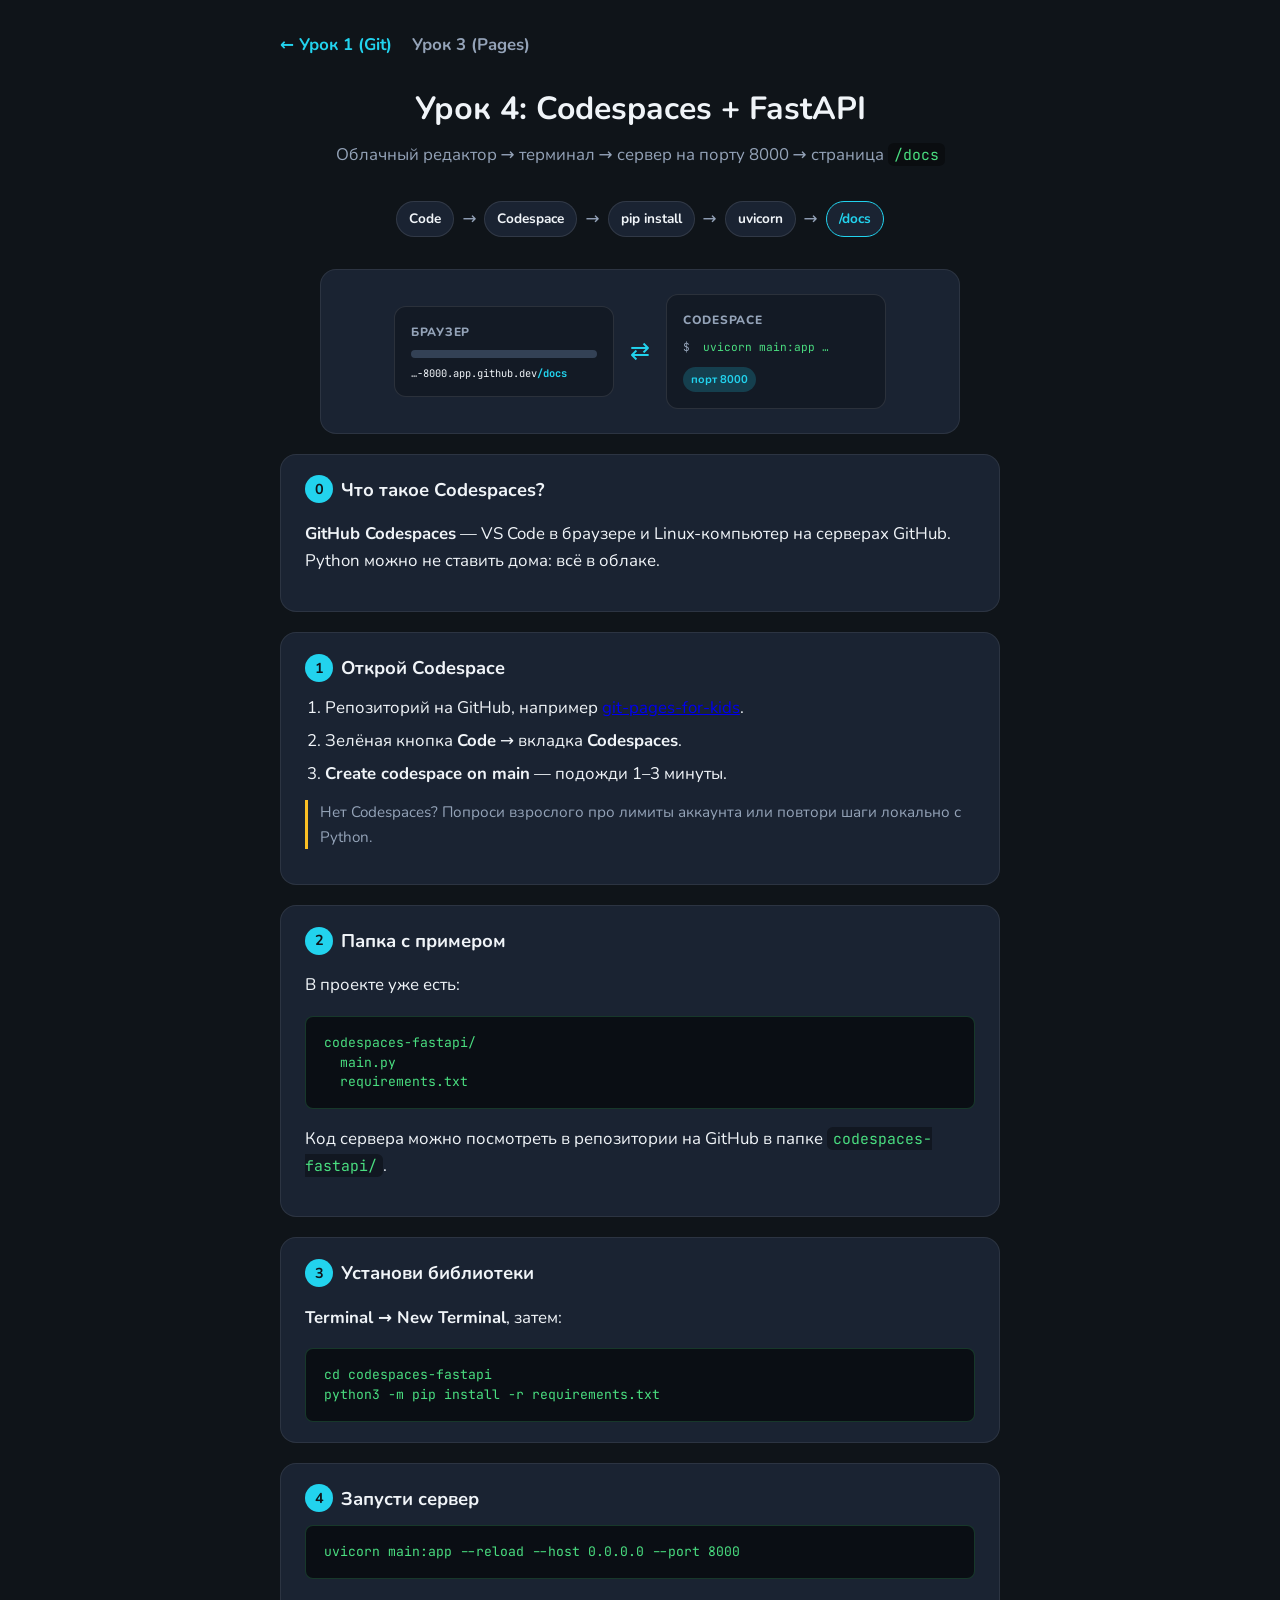
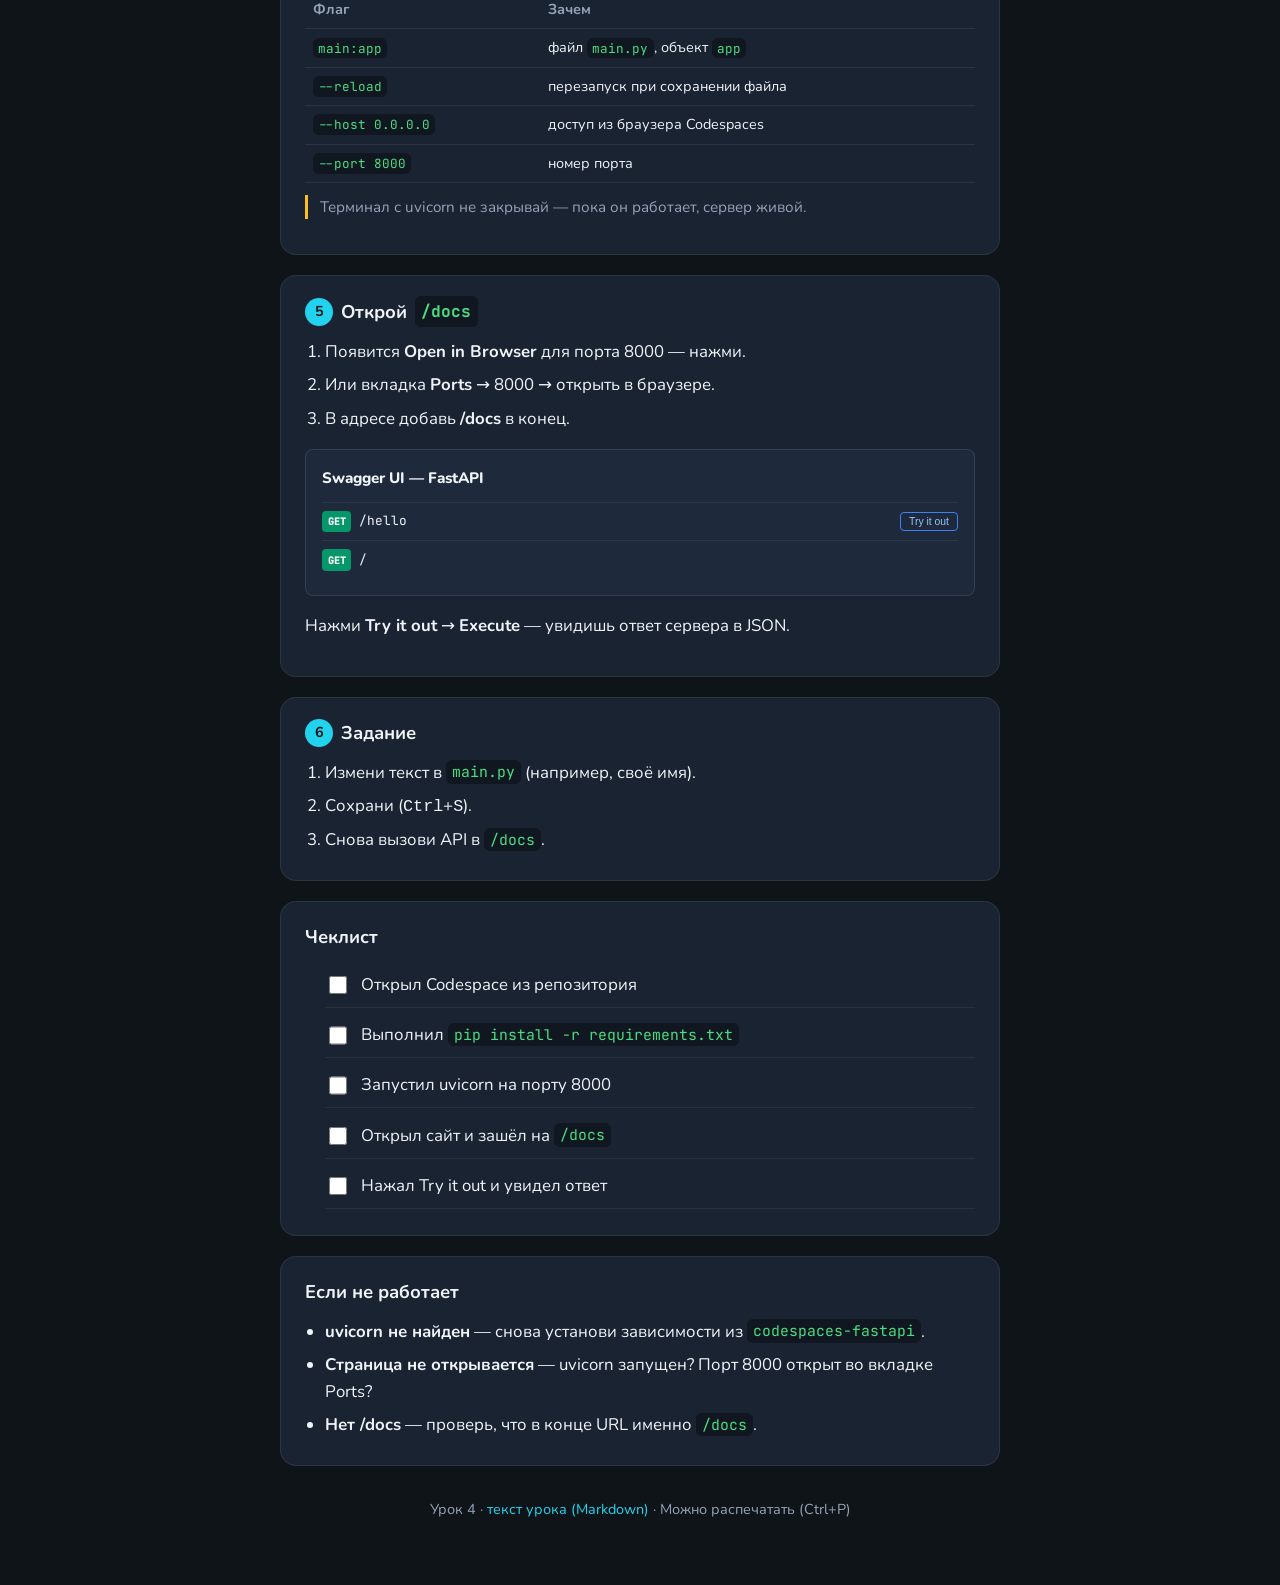
==== codespaces-handbook.html @ 7291157b "добавил урок по Codespace" ====
<!DOCTYPE html>
<html lang="ru">
<head>
  <meta charset="UTF-8">
  <meta name="viewport" content="width=device-width, initial-scale=1.0">
  <title>Урок 4 — GitHub Codespaces и FastAPI</title>
  <meta name="description" content="Пошаговый справочник для детей: запустить FastAPI в GitHub Codespaces и открыть /docs">
  <link rel="preconnect" href="https://fonts.googleapis.com">
  <link rel="preconnect" href="https://fonts.gstatic.com" crossorigin>
  <link href="https://fonts.googleapis.com/css2?family=Nunito:wght@600;700;800&family=JetBrains+Mono:wght@500&display=swap" rel="stylesheet">
  <link rel="stylesheet" href="css/handbook.css">
</head>
<body>
  <div class="wrap">
    <nav class="handbook-nav" aria-label="Навигация по урокам">
      <a class="back-link" href="index.html">← Урок 1 (Git)</a>
      <a class="back-link secondary" href="github-pages-handbook.html">Урок 3 (Pages)</a>
    </nav>

    <header class="handbook-header">
      <h1>Урок 4: Codespaces + FastAPI</h1>
      <p>Облачный редактор → терминал → сервер на порту 8000 → страница <code>/docs</code></p>
    </header>

    <div class="flow" aria-label="Схема шагов">
      <span class="flow-step">Code</span>
      <span class="flow-arrow">→</span>
      <span class="flow-step">Codespace</span>
      <span class="flow-arrow">→</span>
      <span class="flow-step">pip install</span>
      <span class="flow-arrow">→</span>
      <span class="flow-step">uvicorn</span>
      <span class="flow-arrow">→</span>
      <span class="flow-step accent-pill">/docs</span>
    </div>

    <figure class="diagram-scene card diagram-card" aria-label="Схема: браузер, Codespace и docs">
      <div class="scene-row">
        <div class="scene-box browser">
          <span class="scene-label">Браузер</span>
          <div class="browser-bar"></div>
          <div class="browser-url">…-8000.app.github.dev<strong>/docs</strong></div>
        </div>
        <div class="scene-arrow anim-pulse" aria-hidden="true">⇄</div>
        <div class="scene-box codespace">
          <span class="scene-label">Codespace</span>
          <div class="mini-terminal">
            <span class="t-prompt">$</span> uvicorn main:app …
          </div>
          <span class="port-badge">порт 8000</span>
        </div>
      </div>
    </figure>

    <section class="card">
      <h2><span class="step-num">0</span> Что такое Codespaces?</h2>
      <p><strong>GitHub Codespaces</strong> — VS Code в браузере и Linux-компьютер на серверах GitHub. Python можно не ставить дома: всё в облаке.</p>
    </section>

    <section class="card">
      <h2><span class="step-num">1</span> Открой Codespace</h2>
      <ol>
        <li>Репозиторий на GitHub, например <a href="https://github.com/nesrv/git-pages-for-kids" rel="noopener">git-pages-for-kids</a>.</li>
        <li>Зелёная кнопка <strong>Code</strong> → вкладка <strong>Codespaces</strong>.</li>
        <li><strong>Create codespace on main</strong> — подожди 1–3 минуты.</li>
      </ol>
      <p class="tip">Нет Codespaces? Попроси взрослого про лимиты аккаунта или повтори шаги локально с Python.</p>
    </section>

    <section class="card">
      <h2><span class="step-num">2</span> Папка с примером</h2>
      <p>В проекте уже есть:</p>
      <pre class="terminal" aria-label="Структура папки">codespaces-fastapi/
  main.py
  requirements.txt</pre>
      <p>Код сервера можно посмотреть в репозитории на GitHub в папке <code>codespaces-fastapi/</code>.</p>
    </section>

    <section class="card">
      <h2><span class="step-num">3</span> Установи библиотеки</h2>
      <p><strong>Terminal → New Terminal</strong>, затем:</p>
      <pre class="terminal copy-block">cd codespaces-fastapi
python3 -m pip install -r requirements.txt</pre>
    </section>

    <section class="card">
      <h2><span class="step-num">4</span> Запусти сервер</h2>
      <pre class="terminal copy-block">uvicorn main:app --reload --host 0.0.0.0 --port 8000</pre>
      <table class="flag-table">
        <thead>
          <tr><th>Флаг</th><th>Зачем</th></tr>
        </thead>
        <tbody>
          <tr><td><code>main:app</code></td><td>файл <code>main.py</code>, объект <code>app</code></td></tr>
          <tr><td><code>--reload</code></td><td>перезапуск при сохранении файла</td></tr>
          <tr><td><code>--host 0.0.0.0</code></td><td>доступ из браузера Codespaces</td></tr>
          <tr><td><code>--port 8000</code></td><td>номер порта</td></tr>
        </tbody>
      </table>
      <p class="tip">Терминал с uvicorn не закрывай — пока он работает, сервер живой.</p>
    </section>

    <section class="card">
      <h2><span class="step-num">5</span> Открой <code>/docs</code></h2>
      <ol>
        <li>Появится <strong>Open in Browser</strong> для порта 8000 — нажми.</li>
        <li>Или вкладка <strong>Ports</strong> → 8000 → открыть в браузере.</li>
        <li>В адресе добавь <strong>/docs</strong> в конец.</li>
      </ol>
      <div class="docs-mock" aria-hidden="true">
        <div class="docs-title">Swagger UI — FastAPI</div>
        <div class="docs-endpoint">
          <span class="method get">GET</span> /hello
          <button type="button" class="try-btn" disabled>Try it out</button>
        </div>
        <div class="docs-endpoint">
          <span class="method get">GET</span> /
        </div>
      </div>
      <p>Нажми <strong>Try it out</strong> → <strong>Execute</strong> — увидишь ответ сервера в JSON.</p>
    </section>

    <section class="card">
      <h2><span class="step-num">6</span> Задание</h2>
      <ol>
        <li>Измени текст в <code>main.py</code> (например, своё имя).</li>
        <li>Сохрани (<kbd>Ctrl</kbd>+<kbd>S</kbd>).</li>
        <li>Снова вызови API в <code>/docs</code>.</li>
      </ol>
    </section>

    <section class="card">
      <h2>Чеклист</h2>
      <ul class="checklist">
        <li>
          <input type="checkbox" id="cs1">
          <label for="cs1">Открыл Codespace из репозитория</label>
        </li>
        <li>
          <input type="checkbox" id="cs2">
          <label for="cs2">Выполнил <code>pip install -r requirements.txt</code></label>
        </li>
        <li>
          <input type="checkbox" id="cs3">
          <label for="cs3">Запустил uvicorn на порту 8000</label>
        </li>
        <li>
          <input type="checkbox" id="cs4">
          <label for="cs4">Открыл сайт и зашёл на <code>/docs</code></label>
        </li>
        <li>
          <input type="checkbox" id="cs5">
          <label for="cs5">Нажал Try it out и увидел ответ</label>
        </li>
      </ul>
    </section>

    <section class="card">
      <h2>Если не работает</h2>
      <ul>
        <li><strong>uvicorn не найден</strong> — снова установи зависимости из <code>codespaces-fastapi</code>.</li>
        <li><strong>Страница не открывается</strong> — uvicorn запущен? Порт 8000 открыт во вкладке Ports?</li>
        <li><strong>Нет /docs</strong> — проверь, что в конце URL именно <code>/docs</code>.</li>
      </ul>
    </section>

    <footer class="handbook-footer">
      Урок 4 · <a href="https://github.com/nesrv/git-pages-for-kids/blob/main/lesson-4-github-codespaces.md">текст урока (Markdown)</a> · Можно распечатать (Ctrl+P)
    </footer>
  </div>
</body>
</html>
---- css/handbook.css ----
:root {
  --bg: #0f1419;
  --card: #1a2332;
  --text: #f0f4f8;
  --muted: #94a3b8;
  --accent: #22d3ee;
  --ok: #4ade80;
  --warn: #fbbf24;
  --font: "Nunito", system-ui, sans-serif;
  --mono: "JetBrains Mono", ui-monospace, monospace;
}

* {
  box-sizing: border-box;
}

body {
  margin: 0;
  font-family: var(--font);
  font-size: 1.05rem;
  line-height: 1.6;
  color: var(--text);
  background: var(--bg);
  min-height: 100dvh;
}

.wrap {
  width: min(720px, 92%);
  margin: 0 auto;
  padding: 2rem 0 4rem;
}

header.handbook-header {
  text-align: center;
  margin-bottom: 2rem;
}

.handbook-header h1 {
  font-size: clamp(1.5rem, 4vw, 2rem);
  margin: 0 0 0.5rem;
}

.handbook-header p {
  color: var(--muted);
  margin: 0;
}

.back-link {
  display: inline-block;
  margin-bottom: 1rem;
  color: var(--accent);
  text-decoration: none;
  font-weight: 700;
}

.back-link:hover {
  text-decoration: underline;
}

.flow {
  display: flex;
  flex-wrap: wrap;
  justify-content: center;
  gap: 0.5rem;
  margin: 1.5rem 0 2rem;
}

.flow-step {
  background: var(--card);
  padding: 0.4rem 0.75rem;
  border-radius: 999px;
  font-size: 0.85rem;
  font-weight: 700;
  border: 1px solid rgba(255, 255, 255, 0.1);
}

.flow-arrow {
  color: var(--muted);
  align-self: center;
}

.card {
  background: var(--card);
  border-radius: 1rem;
  padding: 1.25rem 1.5rem;
  margin-bottom: 1.25rem;
  border: 1px solid rgba(255, 255, 255, 0.08);
}

.card h2 {
  font-size: 1.15rem;
  margin: 0 0 0.75rem;
  display: flex;
  align-items: center;
  gap: 0.5rem;
}

.step-num {
  display: inline-flex;
  align-items: center;
  justify-content: center;
  width: 1.75rem;
  height: 1.75rem;
  border-radius: 50%;
  background: var(--accent);
  color: var(--bg);
  font-size: 0.9rem;
  flex-shrink: 0;
}

.card ol,
.card ul {
  margin: 0;
  padding-left: 1.25rem;
}

.card li {
  margin-bottom: 0.4rem;
}

.checklist {
  list-style: none;
  padding: 0;
}

.checklist li {
  display: flex;
  align-items: flex-start;
  gap: 0.65rem;
  padding: 0.5rem 0;
  border-bottom: 1px solid rgba(255, 255, 255, 0.06);
}

.checklist input {
  width: 1.15rem;
  height: 1.15rem;
  margin-top: 0.25rem;
  accent-color: var(--ok);
  flex-shrink: 0;
}

code,
.url-box {
  font-family: var(--mono);
  font-size: 0.88em;
  background: rgba(0, 0, 0, 0.35);
  padding: 0.15em 0.4em;
  border-radius: 0.35rem;
  color: var(--ok);
}

.url-box {
  display: block;
  padding: 0.75rem 1rem;
  margin: 0.75rem 0;
  word-break: break-all;
}

.tip {
  font-size: 0.95rem;
  color: var(--muted);
  border-left: 3px solid var(--warn);
  padding-left: 0.75rem;
  margin-top: 0.75rem;
}

.settings-mock {
  font-family: var(--mono);
  font-size: 0.8rem;
  background: #111;
  border-radius: 0.5rem;
  padding: 1rem;
  margin-top: 0.75rem;
  line-height: 1.5;
}

.settings-mock .highlight {
  color: var(--accent);
}

.handbook-nav {
  display: flex;
  flex-wrap: wrap;
  gap: 0.75rem 1.25rem;
  margin-bottom: 0.5rem;
}

.back-link.secondary {
  color: var(--muted);
}

.back-link.secondary:hover {
  color: var(--accent);
}

.accent-pill {
  border-color: var(--accent);
  color: var(--accent);
}

.diagram-card {
  padding: 1.5rem;
}

.scene-row {
  display: flex;
  align-items: center;
  justify-content: center;
  gap: 1rem;
  flex-wrap: wrap;
}

.scene-box {
  flex: 1;
  min-width: 140px;
  max-width: 220px;
  background: rgba(0, 0, 0, 0.25);
  border-radius: 0.75rem;
  padding: 1rem;
  border: 1px solid rgba(255, 255, 255, 0.1);
}

.scene-label {
  display: block;
  font-size: 0.75rem;
  font-weight: 800;
  text-transform: uppercase;
  letter-spacing: 0.06em;
  color: var(--muted);
  margin-bottom: 0.5rem;
}

.browser-bar {
  height: 8px;
  background: #334155;
  border-radius: 4px;
  margin-bottom: 0.5rem;
}

.browser-url {
  font-family: var(--mono);
  font-size: 0.65rem;
  line-height: 1.4;
  word-break: break-all;
}

.browser-url strong {
  color: var(--accent);
}

.mini-terminal {
  font-family: var(--mono);
  font-size: 0.7rem;
  color: var(--ok);
  margin-bottom: 0.5rem;
}

.t-prompt {
  color: var(--muted);
  margin-right: 0.35rem;
}

.port-badge {
  display: inline-block;
  font-size: 0.7rem;
  font-weight: 700;
  padding: 0.2rem 0.5rem;
  border-radius: 999px;
  background: rgba(34, 211, 238, 0.2);
  color: var(--accent);
}

.scene-arrow {
  font-size: 1.5rem;
  color: var(--accent);
}

.anim-pulse {
  animation: arrow-pulse 2s ease-in-out infinite;
}

@keyframes arrow-pulse {
  0%, 100% { opacity: 0.5; transform: scale(1); }
  50% { opacity: 1; transform: scale(1.15); }
}

.terminal {
  font-family: var(--mono);
  font-size: 0.82rem;
  background: #0a0e14;
  color: var(--ok);
  padding: 1rem 1.1rem;
  border-radius: 0.5rem;
  margin: 0.75rem 0 0;
  overflow-x: auto;
  border: 1px solid rgba(74, 222, 128, 0.2);
  line-height: 1.5;
}

.flag-table {
  width: 100%;
  border-collapse: collapse;
  font-size: 0.9rem;
  margin-top: 0.75rem;
}

.flag-table th,
.flag-table td {
  text-align: left;
  padding: 0.45rem 0.5rem;
  border-bottom: 1px solid rgba(255, 255, 255, 0.08);
}

.flag-table th {
  color: var(--muted);
  font-weight: 700;
}

.docs-mock {
  margin: 1rem 0;
  padding: 1rem;
  background: #1e293b;
  border-radius: 0.5rem;
  border: 1px solid rgba(255, 255, 255, 0.1);
}

.docs-title {
  font-weight: 800;
  margin-bottom: 0.75rem;
  font-size: 0.95rem;
}

.docs-endpoint {
  display: flex;
  align-items: center;
  gap: 0.5rem;
  flex-wrap: wrap;
  padding: 0.5rem 0;
  font-family: var(--mono);
  font-size: 0.8rem;
  border-top: 1px solid rgba(255, 255, 255, 0.06);
}

.method.get {
  background: #059669;
  color: #fff;
  font-size: 0.65rem;
  font-weight: 800;
  padding: 0.15rem 0.35rem;
  border-radius: 0.25rem;
}

.try-btn {
  margin-left: auto;
  font-size: 0.65rem;
  padding: 0.2rem 0.5rem;
  border-radius: 0.25rem;
  border: 1px solid #3b82f6;
  background: transparent;
  color: #93c5fd;
}

.handbook-footer a {
  color: var(--accent);
  text-decoration: none;
}

.handbook-footer a:hover {
  text-decoration: underline;
}

footer.handbook-footer {
  text-align: center;
  color: var(--muted);
  font-size: 0.9rem;
  margin-top: 2rem;
}

@media print {
  body {
    background: #fff;
    color: #111;
  }

  .card {
    border: 1px solid #ccc;
    break-inside: avoid;
  }

  .checklist input {
    border: 1px solid #333;
  }
}
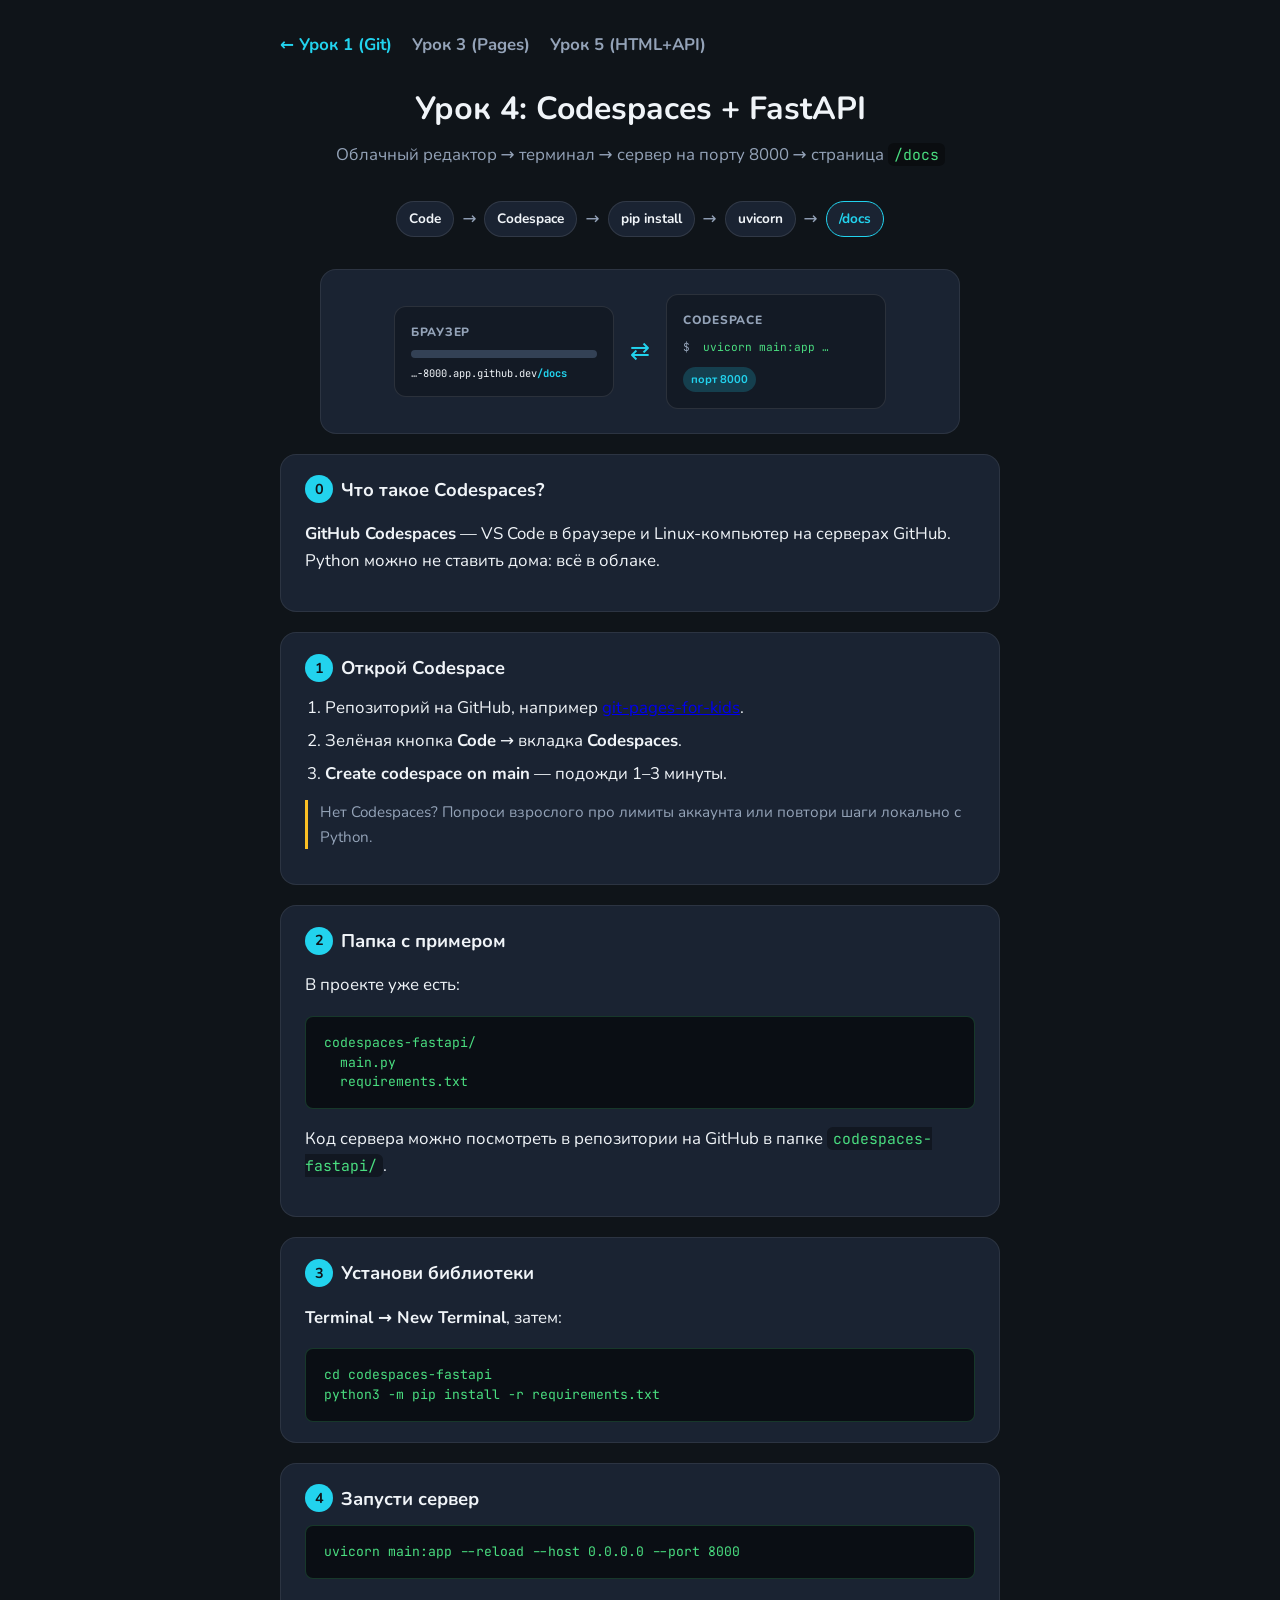
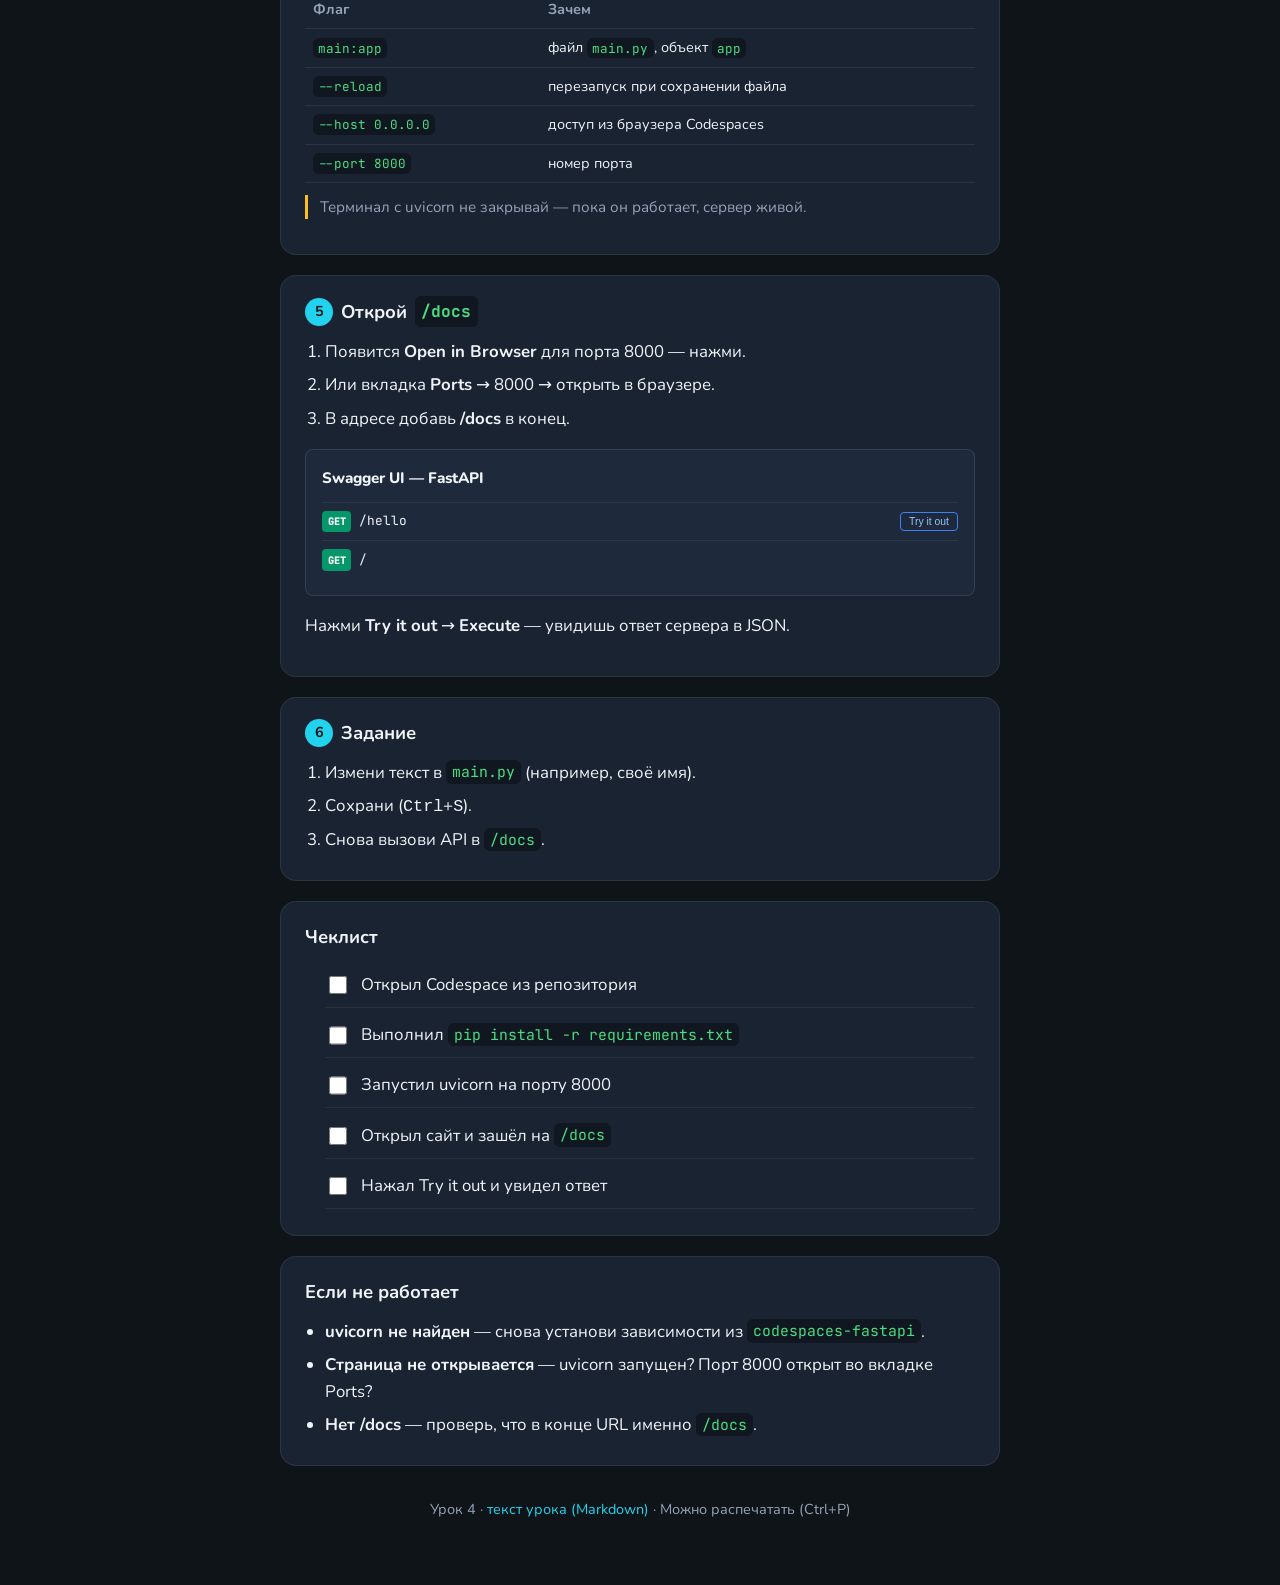
==== commit cee1865b: "Codespaces +" ====
--- a/codespaces-handbook.html
+++ b/codespaces-handbook.html
@@ -15,6 +15,7 @@
     <nav class="handbook-nav" aria-label="Навигация по урокам">
       <a class="back-link" href="index.html">← Урок 1 (Git)</a>
       <a class="back-link secondary" href="github-pages-handbook.html">Урок 3 (Pages)</a>
+      <a class="back-link secondary" href="fastapi-html-handbook.html">Урок 5 (HTML+API)</a>
     </nav>
 
     <header class="handbook-header">
